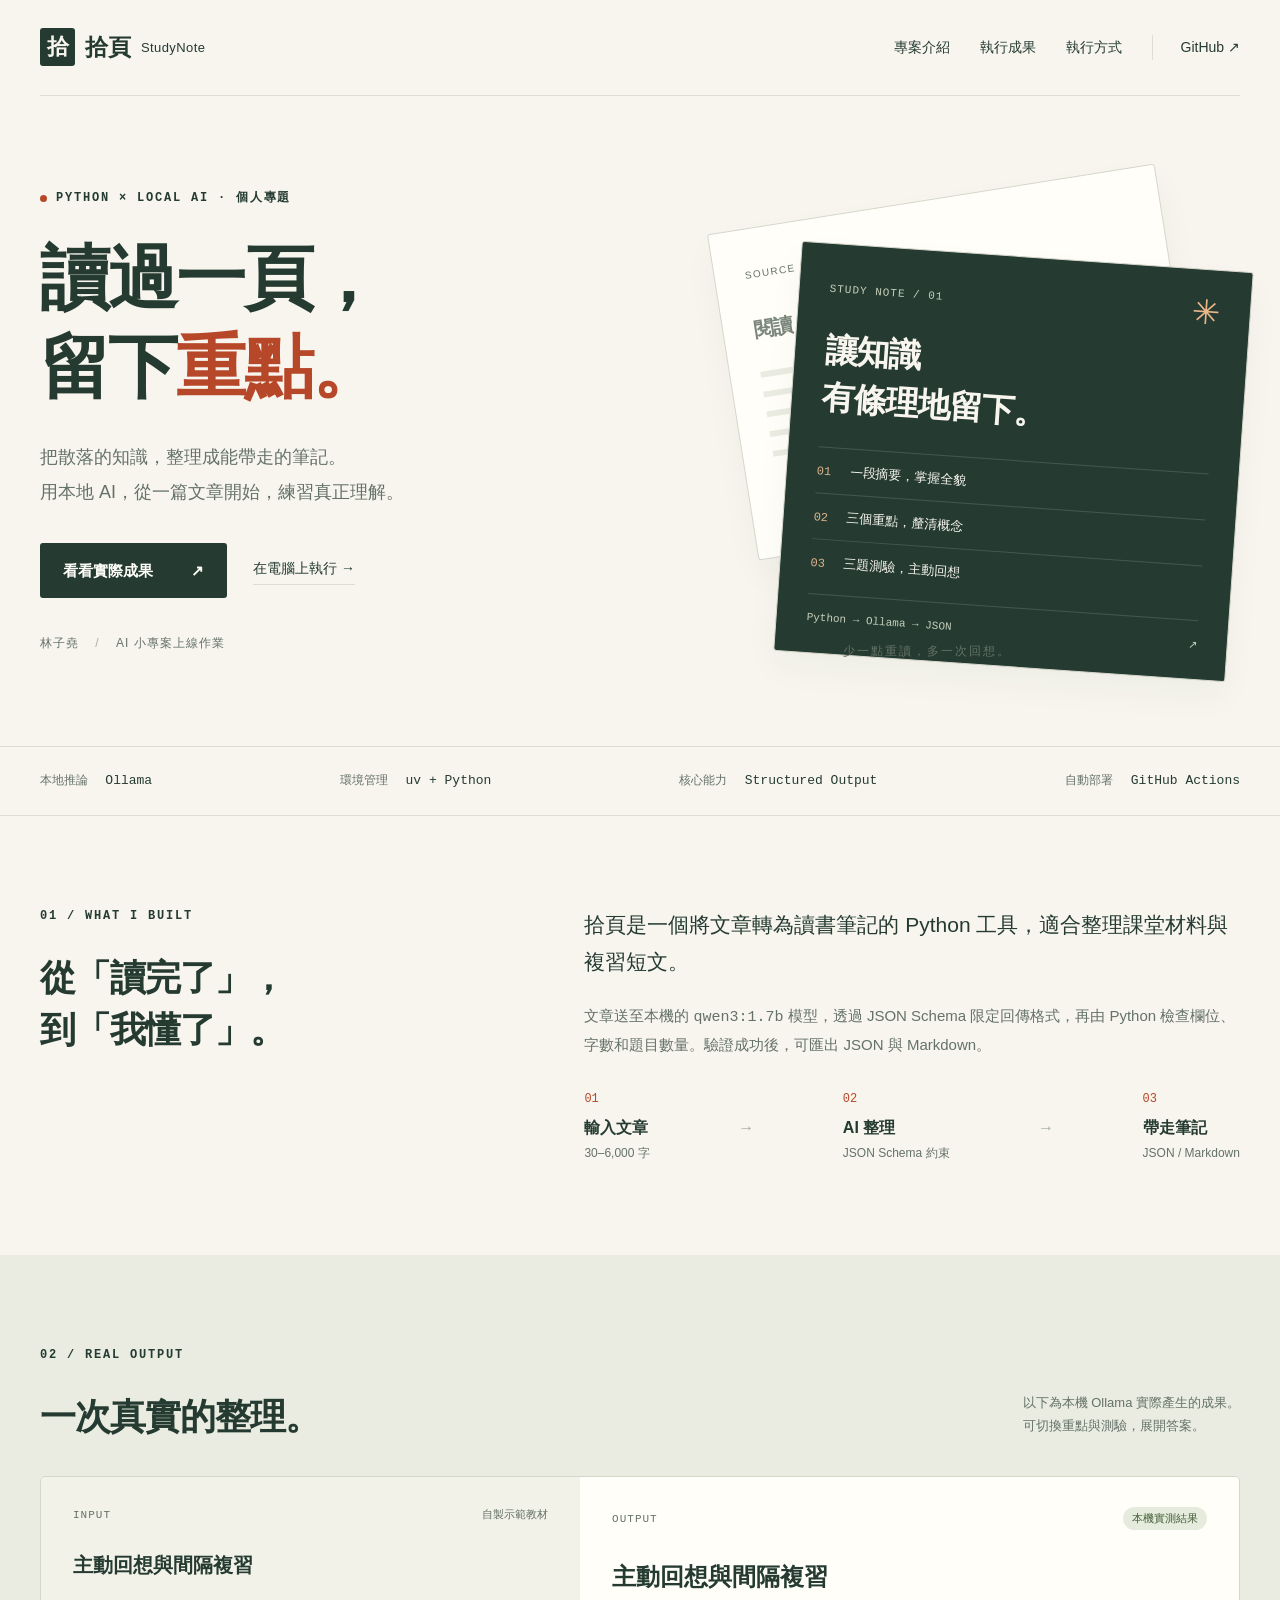
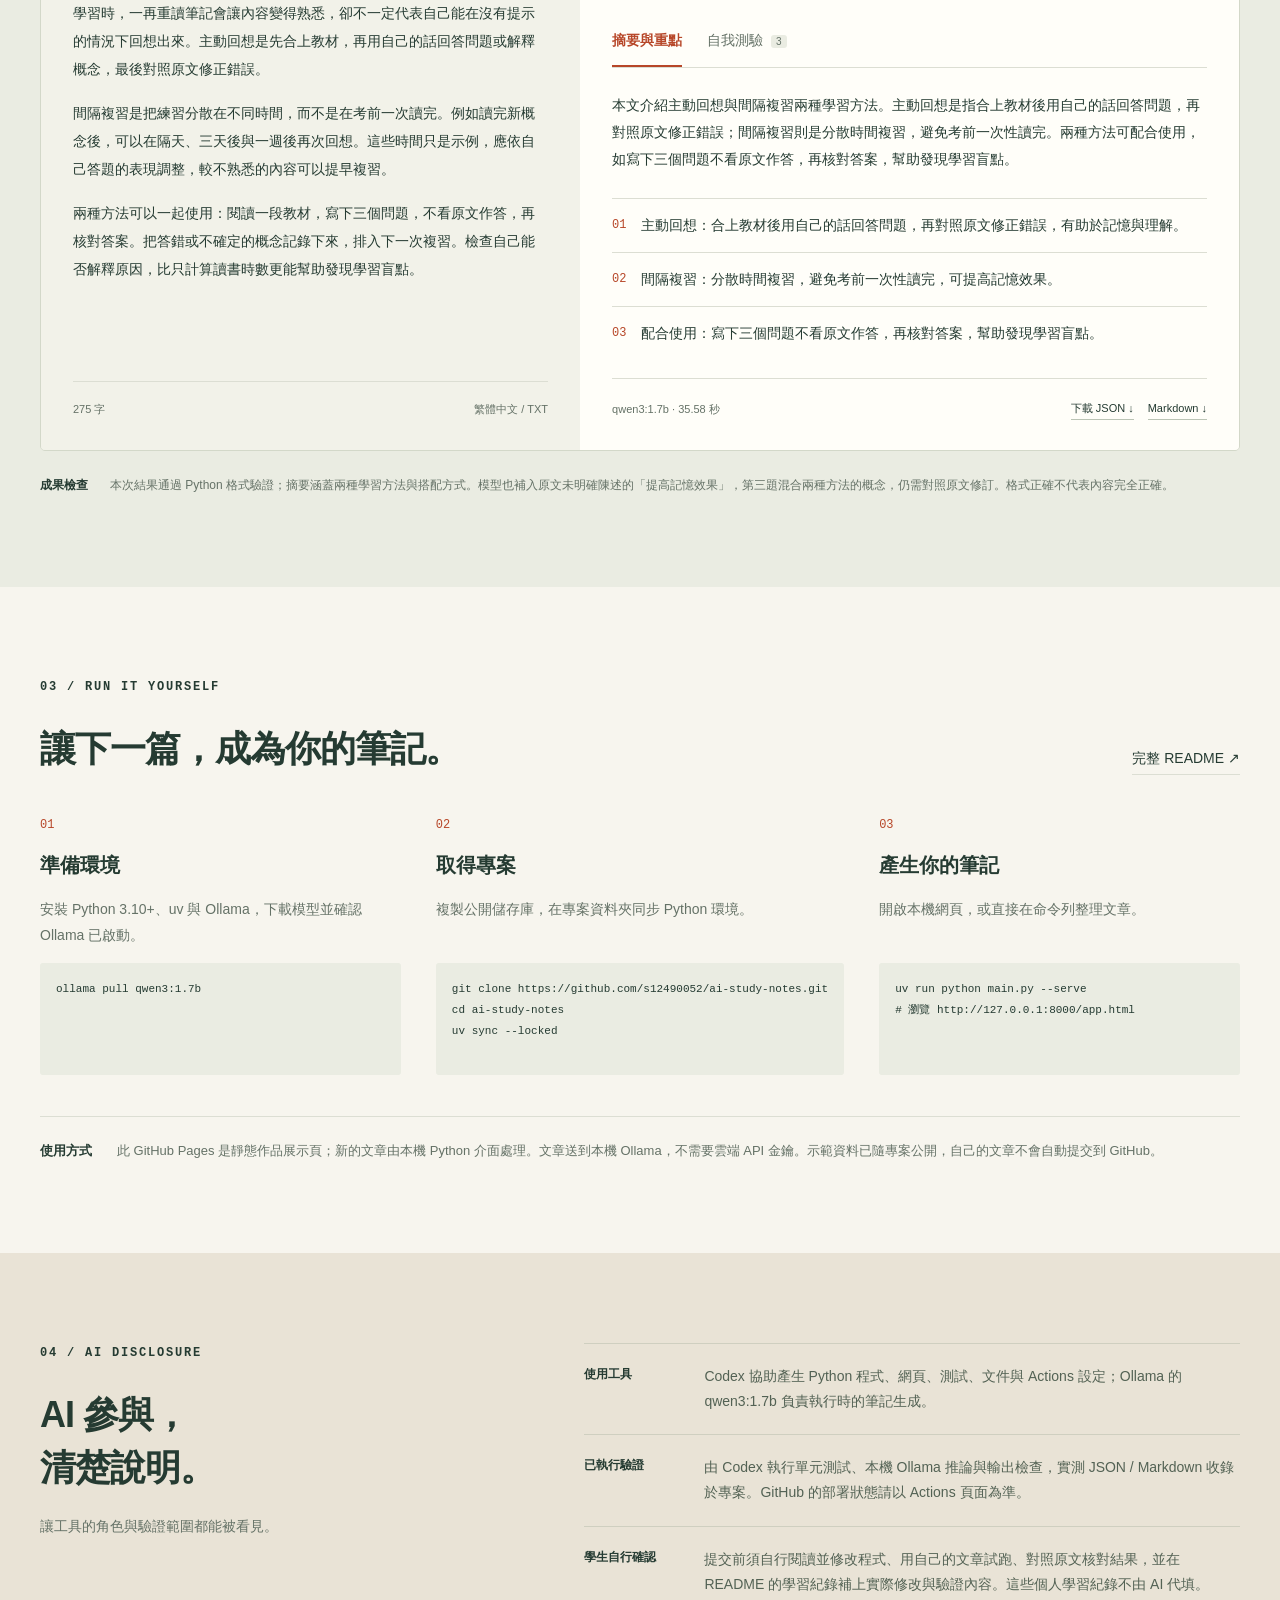
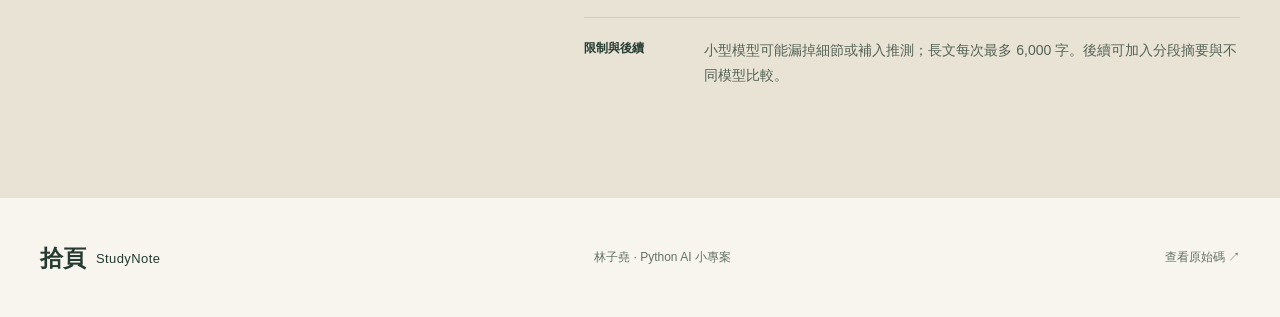
==== site/index.html @ 1e887a7f "feat: build responsive portfolio and local study workspace" ====
<!doctype html>
<html lang="zh-Hant">
<head>
  <meta charset="utf-8"><meta name="viewport" content="width=device-width,initial-scale=1">
  <meta name="description" content="林子堯的 AI 小專案：以 Python、uv 與本地 Ollama，將文章整理成結構化讀書筆記。">
  <title>拾頁 StudyNote｜林子堯的 AI 讀書筆記專案</title>
  <link rel="stylesheet" href="style.css"><script src="site.js" defer></script>
</head>
<body>
  <a class="skip" href="#main">跳到主要內容</a>
  <header class="nav wrap"><a class="brand" href="index.html"><span class="brand-icon">拾</span>拾頁 <small>StudyNote</small></a><nav aria-label="主導覽"><a href="#about">專案介紹</a><a href="#results">執行成果</a><a href="#run">執行方式</a><a class="nav-repo" href="https://github.com/s12490052/ai-study-notes">GitHub ↗</a></nav></header>
  <main id="main">
    <section class="hero wrap">
      <div class="hero-copy"><p class="eyebrow"><span class="dot"></span> PYTHON × LOCAL AI · 個人專題</p><h1>讀過一頁，<br>留下<span class="accent">重點。</span></h1><p class="intro">把散落的知識，整理成能帶走的筆記。<br>用本地 AI，從一篇文章開始，練習真正理解。</p><div class="hero-actions"><a class="button" href="#results">看看實際成果 <span>↗</span></a><a class="text-link" href="#run">在電腦上執行 →</a></div><p class="author">林子堯 <span>/</span> AI 小專案上線作業</p></div>
      <div class="hero-art" aria-label="從文章到結構化筆記的示意圖"><div class="paper paper-back"><span class="paper-label">SOURCE / 原始文章</span><h3>閱讀，然後呢？</h3><div class="lines"><i></i><i></i><i></i><i></i><i></i></div></div><div class="paper paper-front"><div class="paper-top"><span>STUDY NOTE / 01</span><span class="spark">✳</span></div><h2>讓知識<br>有條理地留下。</h2><div class="art-point"><b>01</b> 一段摘要，掌握全貌</div><div class="art-point"><b>02</b> 三個重點，釐清概念</div><div class="art-point"><b>03</b> 三題測驗，主動回想</div><div class="paper-bottom"><span>Python → Ollama → JSON</span><span>↗</span></div></div><span class="art-caption">少一點重讀，多一次回想。</span></div>
    </section>
    <div class="tech-strip"><div class="wrap tech-inner"><span>本地推論 <b>Ollama</b></span><span>環境管理 <b>uv + Python</b></span><span>核心能力 <b>Structured Output</b></span><span>自動部署 <b>GitHub Actions</b></span></div></div>
    <section class="wrap section about" id="about"><div><p class="eyebrow">01 / WHAT I BUILT</p><h2>從「讀完了」，<br>到「我懂了」。</h2></div><div class="about-content"><p class="section-lead">拾頁是一個將文章轉為讀書筆記的 Python 工具，適合整理課堂材料與複習短文。</p><p>文章送至本機的 <code>qwen3:1.7b</code> 模型，透過 JSON Schema 限定回傳格式，再由 Python 檢查欄位、字數和題目數量。驗證成功後，可匯出 JSON 與 Markdown。</p><div class="flow"><div><span>01</span><strong>輸入文章</strong><small>30–6,000 字</small></div><b aria-hidden="true">→</b><div><span>02</span><strong>AI 整理</strong><small>JSON Schema 約束</small></div><b aria-hidden="true">→</b><div><span>03</span><strong>帶走筆記</strong><small>JSON / Markdown</small></div></div></div></section>
    <section class="results-section" id="results"><div class="wrap section"><div class="section-heading"><div><p class="eyebrow">02 / REAL OUTPUT</p><h2>一次真實的整理。</h2></div><p class="section-note">以下為本機 Ollama 實際產生的成果。<br>可切換重點與測驗，展開答案。</p></div><div class="demo-grid"><article class="source-panel"><div class="panel-label">INPUT <span>自製示範教材</span></div><h3>主動回想與間隔複習</h3><div id="source-text"><p>正在載入原文…</p></div><div class="source-footer"><span id="input-count">—</span><span>繁體中文 / TXT</span></div></article><article class="output-panel"><div class="panel-label">OUTPUT <span class="live-badge">本機實測結果</span></div><h3 id="note-title">讀取筆記中…</h3><div class="tabs" role="tablist" aria-label="筆記內容"><button type="button" id="tab-notes" role="tab" aria-controls="notes-panel" aria-selected="true" tabindex="0">摘要與重點</button><button type="button" id="tab-quiz" role="tab" aria-controls="quiz-panel" aria-selected="false" tabindex="-1">自我測驗 <span>3</span></button></div><div id="notes-panel" role="tabpanel" aria-labelledby="tab-notes"><p id="note-summary"></p><ol id="key-points" class="key-points"></ol></div><div id="quiz-panel" role="tabpanel" aria-labelledby="tab-quiz" hidden></div><div class="output-footer"><span id="run-meta">讀取實測資料…</span><a href="data/example.json" download>下載 JSON ↓</a><a href="data/example.md" download>Markdown ↓</a></div><p id="demo-error" role="alert" hidden></p></article></div><div class="review-note"><strong>成果檢查</strong><p>本次結果通過 Python 格式驗證；摘要涵蓋兩種學習方法與搭配方式。模型也補入原文未明確陳述的「提高記憶效果」，第三題混合兩種方法的概念，仍需對照原文修訂。格式正確不代表內容完全正確。</p></div></div></section>
    <section class="wrap section" id="run"><div class="section-heading"><div><p class="eyebrow">03 / RUN IT YOURSELF</p><h2>讓下一篇，成為你的筆記。</h2></div><a class="text-link" href="https://github.com/s12490052/ai-study-notes#readme">完整 README ↗</a></div><div class="run-grid"><div class="run-step"><span class="step-num">01</span><h3>準備環境</h3><p>安裝 Python 3.10+、uv 與 Ollama，下載模型並確認 Ollama 已啟動。</p><pre><code>ollama pull qwen3:1.7b</code></pre></div><div class="run-step"><span class="step-num">02</span><h3>取得專案</h3><p>複製公開儲存庫，在專案資料夾同步 Python 環境。</p><pre><code>git clone https://github.com/s12490052/ai-study-notes.git
cd ai-study-notes
uv sync --locked</code></pre></div><div class="run-step"><span class="step-num">03</span><h3>產生你的筆記</h3><p>開啟本機網頁，或直接在命令列整理文章。</p><pre><code>uv run python main.py --serve
# 瀏覽 http://127.0.0.1:8000/app.html</code></pre></div></div><div class="scope-note"><span>使用方式</span><p>此 GitHub Pages 是靜態作品展示頁；新的文章由本機 Python 介面處理。文章送到本機 Ollama，不需要雲端 API 金鑰。示範資料已隨專案公開，自己的文章不會自動提交到 GitHub。</p></div></section>
    <section class="ai-section"><div class="wrap section ai-grid"><div><p class="eyebrow">04 / AI DISCLOSURE</p><h2>AI 參與，<br>清楚說明。</h2><p class="muted">讓工具的角色與驗證範圍都能被看見。</p></div><div class="disclosure"><article><span>使用工具</span><p>Codex 協助產生 Python 程式、網頁、測試、文件與 Actions 設定；Ollama 的 qwen3:1.7b 負責執行時的筆記生成。</p></article><article><span>已執行驗證</span><p>由 Codex 執行單元測試、本機 Ollama 推論與輸出檢查，實測 JSON / Markdown 收錄於專案。GitHub 的部署狀態請以 Actions 頁面為準。</p></article><article><span>學生自行確認</span><p>提交前須自行閱讀並修改程式、用自己的文章試跑、對照原文核對結果，並在 README 的學習紀錄補上實際修改與驗證內容。這些個人學習紀錄不由 AI 代填。</p></article><article><span>限制與後續</span><p>小型模型可能漏掉細節或補入推測；長文每次最多 6,000 字。後續可加入分段摘要與不同模型比較。</p></article></div></div></section>
  </main><footer class="wrap footer"><a class="brand" href="index.html">拾頁 <small>StudyNote</small></a><span>林子堯 · Python AI 小專案</span><a href="https://github.com/s12490052/ai-study-notes">查看原始碼 ↗</a></footer>
</body></html>
---- site/style.css ----
:root{--paper:#f7f5ee;--ink:#253b32;--muted:#657267;--accent:#b74729;--line:#dcded3;--soft:#eaece2;--white:#fffef9}*{box-sizing:border-box}html{scroll-behavior:smooth;scroll-padding-top:24px}body{margin:0;background:var(--paper);color:var(--ink);font-family:"Segoe UI","Microsoft JhengHei",sans-serif;line-height:1.8}a{color:inherit;text-decoration:none}button,textarea{font:inherit}button,a,summary,textarea{outline-offset:5px}button{cursor:pointer}button:disabled{cursor:wait;opacity:.6}.wrap{width:min(1200px,calc(100% - 80px));margin:auto}.nav{min-height:96px;display:flex;justify-content:space-between;align-items:center;border-bottom:1px solid var(--line);gap:24px}.brand{font-size:23px;font-weight:750;display:flex;align-items:center;gap:10px;white-space:nowrap}.brand small{font-size:13px;font-weight:500;letter-spacing:.4px}.brand-icon{background:var(--ink);color:var(--paper);width:35px;height:38px;text-align:center;line-height:38px;font-size:22px;border-radius:3px}.nav nav{display:flex;align-items:center;gap:30px;font-size:14px}.nav nav a:hover,.text-link:hover{color:var(--accent)}.nav-repo{border-left:1px solid var(--line);padding-left:28px}.hero{display:grid;grid-template-columns:1.05fr 1fr;gap:38px;align-items:center;min-height:650px;padding-top:65px;padding-bottom:65px}.eyebrow{font-family:Consolas,monospace;font-size:12px;letter-spacing:1.8px;font-weight:600;margin:0 0 25px;display:flex;align-items:center;gap:9px}.dot{width:7px;height:7px;background:var(--accent);border-radius:50%;display:inline-block}h1{font-size:clamp(46px,5.5vw,76px);line-height:1.26;letter-spacing:-2px;font-weight:750;margin:0 0 28px}h2{font-size:36px;line-height:1.45;letter-spacing:-1px;margin:0 0 20px}h3{margin:0;font-size:20px}.accent{color:var(--accent)}.intro{font-size:18px;line-height:1.95;color:var(--muted)}.hero-actions{display:flex;align-items:center;gap:26px;margin-top:33px}.button{background:var(--ink);color:var(--white);border:0;padding:14px 23px;display:inline-flex;gap:38px;align-items:center;border-radius:3px;font-size:15px;font-weight:600}.button:hover{background:#355643}.text-link{font-size:14px;border-bottom:1px solid var(--line);padding-bottom:3px}.author{font-size:12px;color:var(--muted);margin:35px 0 0;letter-spacing:1px}.author span{margin:0 12px;color:#a8b0a4}.hero-art{height:470px;position:relative;margin:10px 0 0}.paper{position:absolute;border:1px solid #d6d7cb;background:var(--white);width:80%;border-radius:3px;box-shadow:0 16px 34px #253b320a}.paper-back{top:6px;left:10%;height:330px;padding:30px;transform:rotate(-9deg)}.paper-label{font-size:10px;letter-spacing:1.4px;color:var(--muted)}.paper-back h3{margin:24px 0;color:#7b877a}.lines i{display:block;height:6px;background:var(--soft);margin:14px 0}.lines i:nth-child(even){width:85%}.paper-front{right:0;top:65px;background:var(--ink);color:var(--paper);padding:28px 30px;transform:rotate(4deg)}.paper-top{font:11px Consolas,monospace;letter-spacing:1px;display:flex;align-items:center;justify-content:space-between;color:#c6cfba}.spark{font-size:34px;line-height:1;color:#e9b788}.paper-front h2{font-size:33px;line-height:1.45;margin:20px 0 25px}.art-point{font-size:13px;border-top:1px solid #ffffff25;padding:11px 0}.art-point b{font:12px Consolas,monospace;color:#dcb48c;margin-right:15px}.paper-bottom{display:flex;justify-content:space-between;font:11px Consolas,monospace;color:#c6cfba;border-top:1px solid #ffffff25;padding-top:17px;margin-top:8px}.art-caption{position:absolute;bottom:-2px;left:30%;font-size:12px;letter-spacing:2px;color:var(--muted)}.tech-strip{border-top:1px solid var(--line);border-bottom:1px solid var(--line)}.tech-inner{display:flex;justify-content:space-between;gap:22px;padding-top:23px;padding-bottom:23px}.tech-inner span{font-size:12px;color:var(--muted)}.tech-inner b{font:13px Consolas,monospace;color:var(--ink);margin-left:14px}.section{padding-top:90px;padding-bottom:90px}.about{display:grid;grid-template-columns:.85fr 1.2fr;gap:80px}.section-lead{font-size:21px;margin-top:0}.about-content>p:not(.section-lead){font-size:15px;color:var(--muted)}code{font-family:Consolas,monospace}.flow{display:flex;justify-content:space-between;align-items:center;gap:14px;margin-top:34px}.flow div{display:flex;flex-direction:column}.flow div span{font:12px Consolas,monospace;color:var(--accent);margin-bottom:8px}.flow strong{font-size:16px}.flow small{font-size:12px;color:var(--muted)}.flow>b{font-weight:400;color:#a3ad9a}.results-section{background:var(--soft)}.section-heading{display:flex;justify-content:space-between;align-items:flex-end;gap:35px;margin-bottom:33px}.section-heading h2{margin-bottom:0}.section-note{font-size:13px;color:var(--muted);margin-bottom:6px}.demo-grid{display:grid;grid-template-columns:.9fr 1.1fr;border:1px solid #d3d8c9;border-radius:5px;overflow:hidden;align-items:stretch}.source-panel{padding:30px 32px;background:#f2f2e9;display:flex;flex-direction:column}.panel-label{font:11px Consolas,monospace;letter-spacing:1px;display:flex;justify-content:space-between;align-items:center;color:var(--muted);margin-bottom:25px}.panel-label>span{font:11px "Microsoft JhengHei",sans-serif;letter-spacing:0}.source-panel h3{font-size:20px;margin-bottom:16px}#source-text p{font-size:14px;line-height:2;margin:0 0 16px}.source-footer{font-size:11px;color:var(--muted);display:flex;justify-content:space-between;gap:10px;border-top:1px solid var(--line);padding-top:18px;margin-top:auto}.output-panel{padding:30px 32px;background:var(--white);display:flex;flex-direction:column}.live-badge{background:#e6ecdd;color:#45603a;padding:4px 9px;border-radius:20px}.output-panel h3{font-size:24px;margin-bottom:20px}.tabs{display:flex;border-bottom:1px solid var(--line);gap:25px;margin-bottom:24px}.tabs button{padding:9px 0 12px;background:transparent;border:0;color:var(--muted);font-size:14px;border-bottom:2px solid transparent}.tabs button[aria-selected=true]{border-color:var(--accent);color:var(--accent);font-weight:650}.tabs button span{font-size:10px;background:var(--soft);border-radius:3px;padding:1px 5px;margin-left:4px}#note-summary,.summary-text{font-size:14px;line-height:1.95;margin:0 0 24px}.key-points{padding:0;list-style:none;counter-reset:points;margin:0 0 18px}.key-points li{counter-increment:points;display:flex;gap:14px;font-size:14px;padding:14px 0;border-top:1px solid var(--line)}.key-points li:before{content:"0" counter(points);font:12px Consolas,monospace;color:var(--accent);padding-top:5px}.output-footer{margin-top:auto;padding-top:20px;border-top:1px solid var(--line);display:flex;gap:14px;align-items:center;flex-wrap:wrap;font-size:11px}.output-footer>span{flex:1;color:var(--muted);min-width:150px}.output-footer a{border-bottom:1px solid #bbc4b5}.review-note{display:flex;gap:22px;font-size:12px;color:var(--muted);padding-top:24px}.review-note strong{white-space:nowrap;color:var(--ink)}.review-note p{margin:0}details{border-bottom:1px solid var(--line);padding:17px 0;font-size:14px}summary{cursor:pointer;font-weight:600}details p{color:var(--muted);font-size:14px;padding:8px 0 0;margin-bottom:0}.run-grid{display:grid;grid-template-columns:repeat(3,1fr);gap:35px}.step-num{display:block;font:12px Consolas,monospace;color:var(--accent);margin:10px 0 15px}.run-step p{color:var(--muted);font-size:14px;min-height:52px}.run-step pre{background:var(--soft);padding:16px;font-size:11px;overflow:auto;min-height:112px;line-height:1.9;border-radius:3px}.scope-note{border-top:1px solid var(--line);display:flex;gap:25px;padding-top:22px;margin-top:30px;font-size:13px;color:var(--muted)}.scope-note span{white-space:nowrap;color:var(--ink);font-weight:600}.scope-note p{margin:0}.ai-section{background:#e9e3d6}.ai-grid{display:grid;grid-template-columns:.85fr 1.2fr;gap:80px}.muted{color:var(--muted);font-size:14px}.disclosure article{display:grid;grid-template-columns:100px 1fr;gap:20px;border-top:1px solid #cfcfc0;padding:20px 0}.disclosure article>span{font-size:12px;font-weight:650}.disclosure p{font-size:14px;margin:0;color:#536254}.footer{display:flex;justify-content:space-between;align-items:center;min-height:120px;gap:20px}.footer>span,.footer>a:last-child{font-size:12px;color:var(--muted)}.skip{position:absolute;top:-100px;left:10px;background:var(--ink);color:white;padding:10px 20px;z-index:10}.skip:focus{top:5px}[hidden]{display:none!important}.app-main{padding-top:55px;padding-bottom:70px}.app-title{max-width:700px;margin-bottom:35px}.app-title h1{font-size:46px}.app-grid{display:grid;grid-template-columns:1fr 1fr;gap:25px}.app-card{padding:30px;background:var(--white);border:1px solid var(--line);border-radius:5px}.app-card label{font-weight:600;font-size:17px}.app-card textarea{display:block;resize:vertical;width:100%;min-height:330px;background:var(--paper);color:var(--ink);border:1px solid var(--line);border-radius:3px;padding:18px;line-height:1.9;font-size:14px;margin-top:16px}.app-actions{display:flex;justify-content:space-between;align-items:center;gap:15px;margin-top:15px}.secondary{font-size:13px;background:transparent;border:0;color:var(--accent);text-decoration:underline}.counter{font-size:12px;color:var(--muted)}#status{font-size:14px;min-height:28px;color:var(--muted)}.empty-state{padding:90px 10px;text-align:center;color:var(--muted)}.empty-state strong{display:block;font-size:22px;color:var(--ink);margin-bottom:12px}.download-actions{display:flex;gap:16px;margin-top:25px}.download-actions button{font-size:12px;border:1px solid var(--line);background:var(--paper);padding:8px 14px;border-radius:3px}#status.error{color:var(--accent)}
@media(max-width:1000px){.wrap{width:calc(100% - 48px)}.hero{gap:25px;min-height:600px}.hero-art{height:430px}.paper-front{padding:25px}.paper-front h2{font-size:28px}.art-point{font-size:12px}.tech-inner{flex-wrap:wrap}.tech-inner span{width:45%}.about,.ai-grid{gap:40px;grid-template-columns:.8fr 1.2fr}.run-grid{gap:20px}.source-panel,.output-panel{padding:25px}.hero-actions{gap:18px}.button{gap:20px}}
@media(max-width:700px){.wrap{width:calc(100% - 36px)}.nav{min-height:80px;flex-wrap:wrap;padding-top:18px;padding-bottom:18px;gap:15px}.brand{font-size:21px}.nav nav{gap:18px;font-size:12px;width:100%;justify-content:space-between}.nav-repo{padding-left:15px}.hero{grid-template-columns:1fr;gap:10px;padding-top:42px;padding-bottom:35px}.hero-copy h1{font-size:53px}.intro{font-size:16px}.hero-art{height:440px;max-width:440px;width:100%;margin:auto}.paper-front{top:65px;right:4%;width:78%}.paper-back{left:8%;width:78%}.paper-front h2{font-size:30px}.art-caption{bottom:0;left:22%}.tech-inner{gap:16px;padding-top:20px;padding-bottom:20px}.tech-inner span{font-size:10px;width:46%}.tech-inner b{display:block;font-size:11px;margin-left:0}.section{padding-top:58px;padding-bottom:58px}.about,.ai-grid,.demo-grid,.run-grid,.app-grid{grid-template-columns:1fr;gap:28px}.about h2,.ai-grid h2{font-size:31px}.eyebrow{font-size:10px;margin-bottom:18px}.section-heading{display:block}.section-heading h2{font-size:30px}.section-note{margin-top:20px}.demo-grid{gap:0}.output-panel{border-top:1px solid var(--line)}.review-note{display:block}.review-note p{margin-top:8px}.run-grid{gap:12px}.run-step p{min-height:0}.run-step pre{min-height:0}.scope-note{display:block}.scope-note p{margin-top:8px}.disclosure article{grid-template-columns:1fr;gap:6px}.footer{flex-wrap:wrap;padding-top:25px;padding-bottom:25px;gap:12px}.footer .brand{width:100%}.app-title h1{font-size:35px}.app-card{padding:23px}.app-actions{flex-wrap:wrap}.hero-actions{gap:20px}.text-link{font-size:13px}.flow{gap:8px}.flow strong{font-size:14px}.flow small{font-size:10px}.output-footer{gap:12px}}
@media(prefers-reduced-motion:reduce){html{scroll-behavior:auto}}
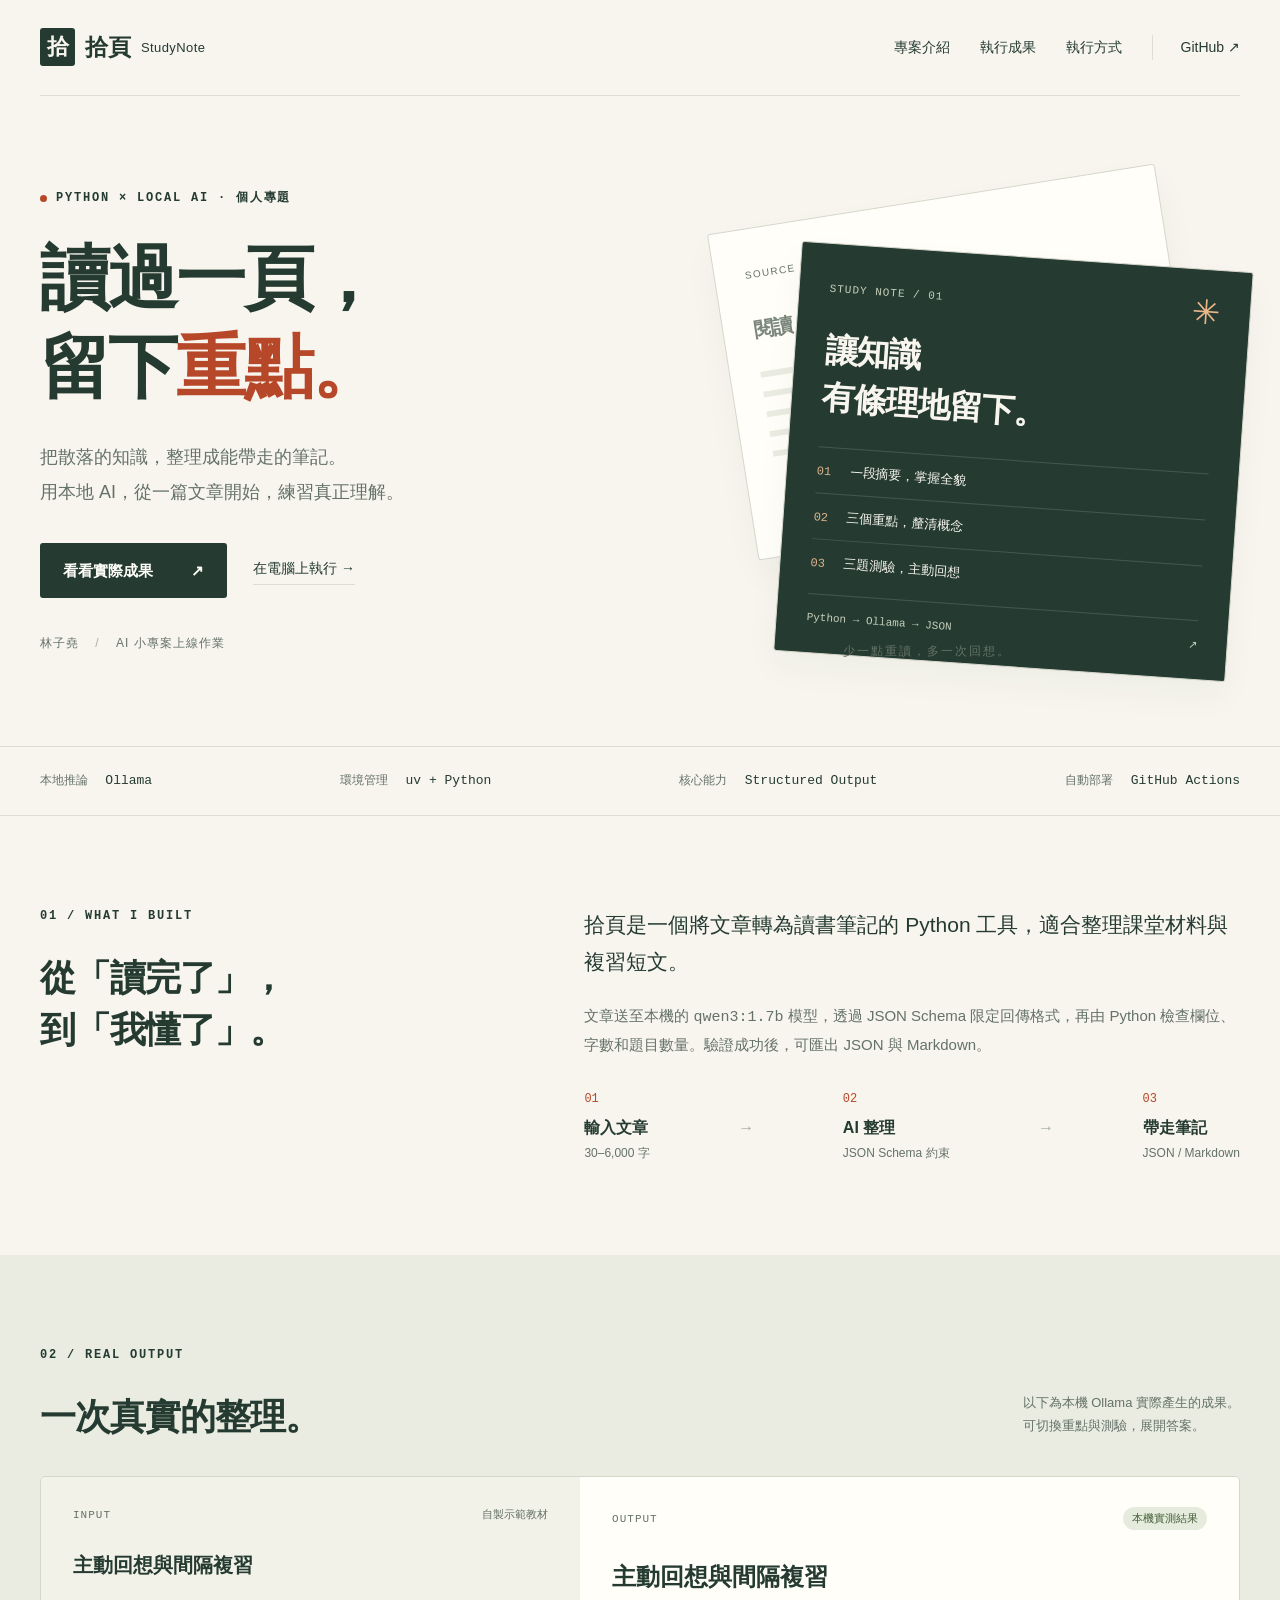
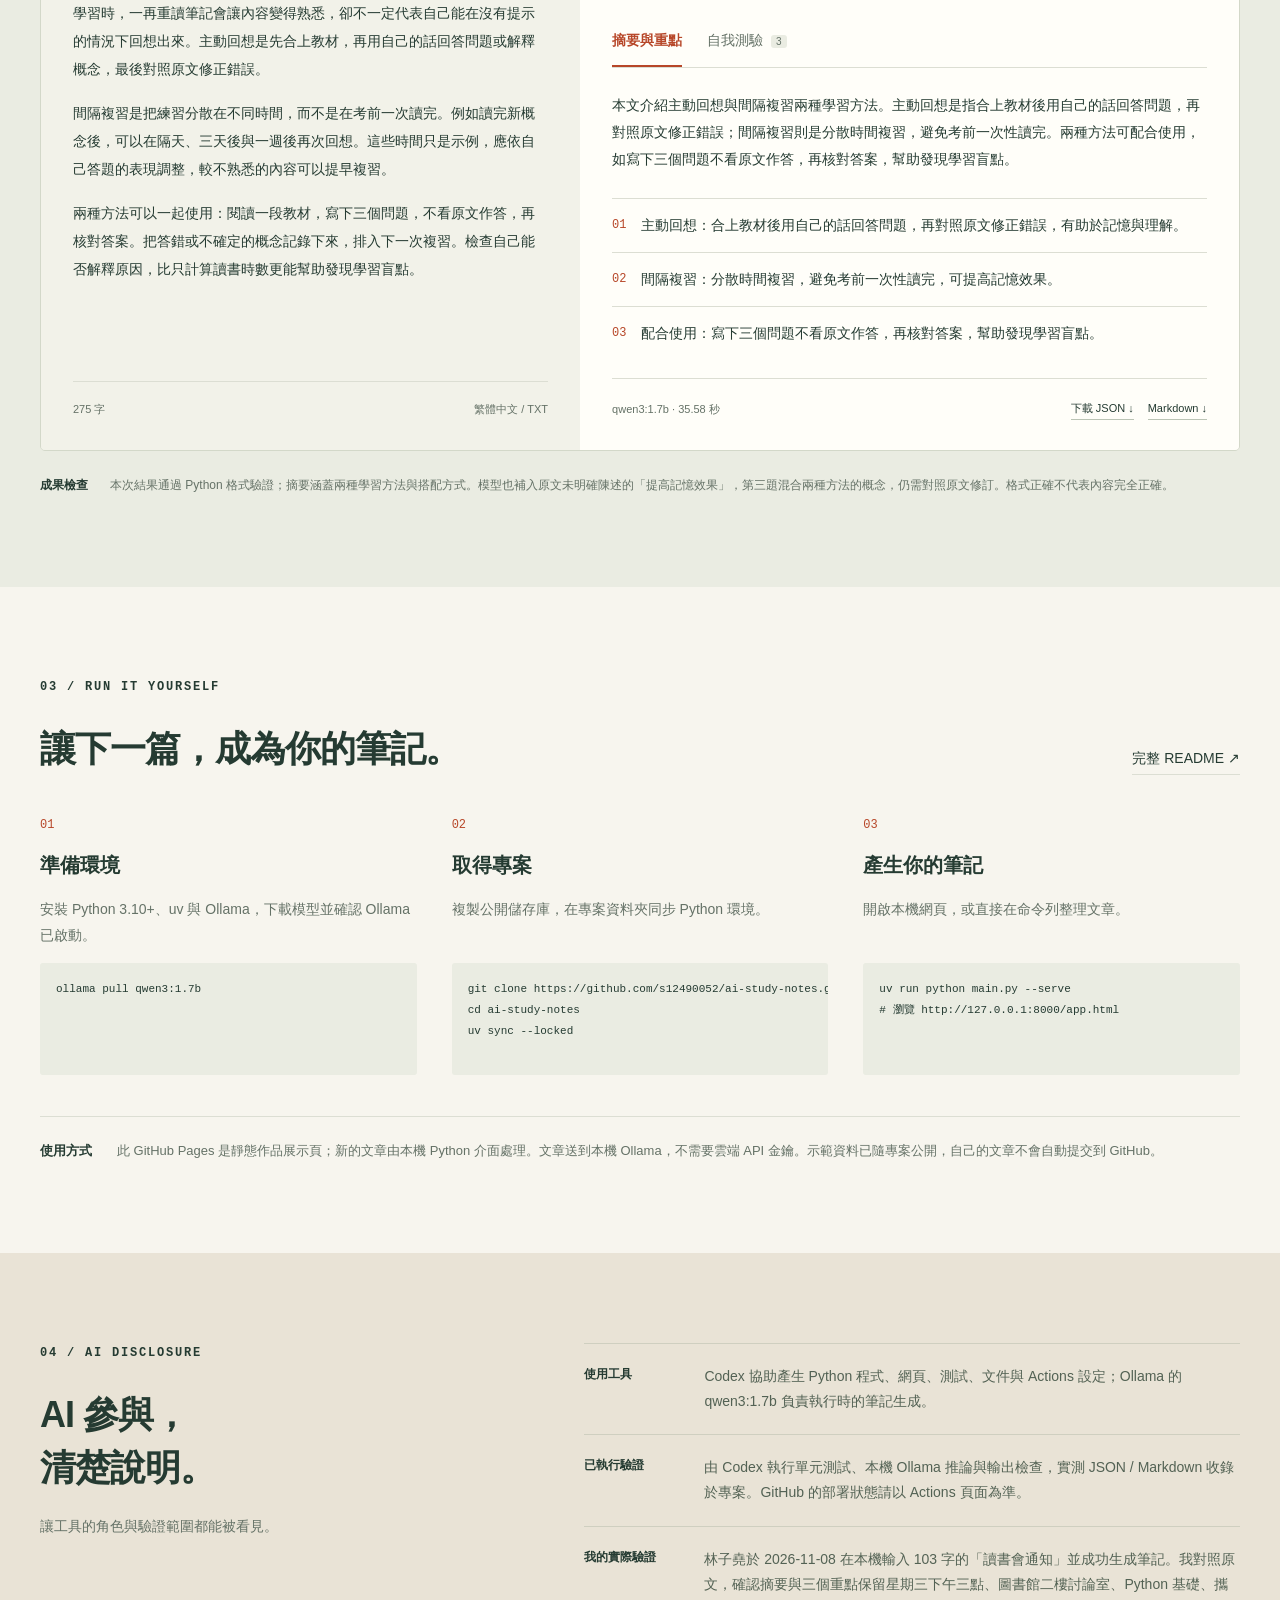
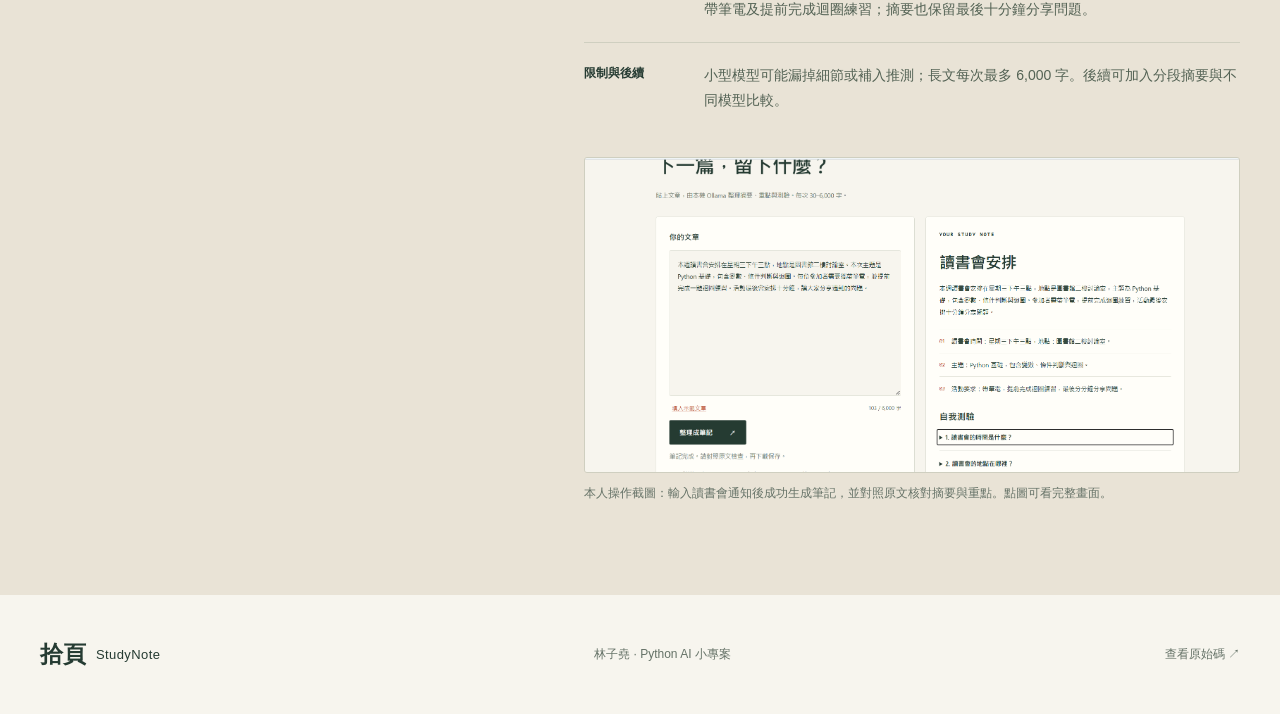
==== commit ed85211b: "docs: add student verification record and actual execution screenshot" ====
--- a/site/index.html
+++ b/site/index.html
@@ -21,6 +21,6 @@
 cd ai-study-notes
 uv sync --locked</code></pre></div><div class="run-step"><span class="step-num">03</span><h3>產生你的筆記</h3><p>開啟本機網頁，或直接在命令列整理文章。</p><pre><code>uv run python main.py --serve
 # 瀏覽 http://127.0.0.1:8000/app.html</code></pre></div></div><div class="scope-note"><span>使用方式</span><p>此 GitHub Pages 是靜態作品展示頁；新的文章由本機 Python 介面處理。文章送到本機 Ollama，不需要雲端 API 金鑰。示範資料已隨專案公開，自己的文章不會自動提交到 GitHub。</p></div></section>
-    <section class="ai-section"><div class="wrap section ai-grid"><div><p class="eyebrow">04 / AI DISCLOSURE</p><h2>AI 參與，<br>清楚說明。</h2><p class="muted">讓工具的角色與驗證範圍都能被看見。</p></div><div class="disclosure"><article><span>使用工具</span><p>Codex 協助產生 Python 程式、網頁、測試、文件與 Actions 設定；Ollama 的 qwen3:1.7b 負責執行時的筆記生成。</p></article><article><span>已執行驗證</span><p>由 Codex 執行單元測試、本機 Ollama 推論與輸出檢查，實測 JSON / Markdown 收錄於專案。GitHub 的部署狀態請以 Actions 頁面為準。</p></article><article><span>學生自行確認</span><p>提交前須自行閱讀並修改程式、用自己的文章試跑、對照原文核對結果，並在 README 的學習紀錄補上實際修改與驗證內容。這些個人學習紀錄不由 AI 代填。</p></article><article><span>限制與後續</span><p>小型模型可能漏掉細節或補入推測；長文每次最多 6,000 字。後續可加入分段摘要與不同模型比較。</p></article></div></div></section>
+    <section class="ai-section"><div class="wrap section ai-grid"><div><p class="eyebrow">04 / AI DISCLOSURE</p><h2>AI 參與，<br>清楚說明。</h2><p class="muted">讓工具的角色與驗證範圍都能被看見。</p></div><div class="disclosure"><article><span>使用工具</span><p>Codex 協助產生 Python 程式、網頁、測試、文件與 Actions 設定；Ollama 的 qwen3:1.7b 負責執行時的筆記生成。</p></article><article><span>已執行驗證</span><p>由 Codex 執行單元測試、本機 Ollama 推論與輸出檢查，實測 JSON / Markdown 收錄於專案。GitHub 的部署狀態請以 Actions 頁面為準。</p></article><article><span>我的實際驗證</span><p>林子堯於 2026-11-08 在本機輸入 103 字的「讀書會通知」並成功生成筆記。我對照原文，確認摘要與三個重點保留星期三下午三點、圖書館二樓討論室、Python 基礎、攜帶筆電及提前完成迴圈練習；摘要也保留最後十分鐘分享問題。</p></article><article><span>限制與後續</span><p>小型模型可能漏掉細節或補入推測；長文每次最多 6,000 字。後續可加入分段摘要與不同模型比較。</p></article><figure class="verification-evidence"><a href="data/personal-verification.png" target="_blank" rel="noopener"><img src="data/personal-verification.png" alt="林子堯本機驗證截圖：左側讀書會通知，右側成功生成的摘要與三個重點" loading="lazy" width="1855" height="861"></a><figcaption>本人操作截圖：輸入讀書會通知後成功生成筆記，並對照原文核對摘要與重點。點圖可看完整畫面。</figcaption></figure></div></div></section>
   </main><footer class="wrap footer"><a class="brand" href="index.html">拾頁 <small>StudyNote</small></a><span>林子堯 · Python AI 小專案</span><a href="https://github.com/s12490052/ai-study-notes">查看原始碼 ↗</a></footer>
 </body></html>
--- a/site/style.css
+++ b/site/style.css
@@ -1,4 +1,7 @@
-:root{--paper:#f7f5ee;--ink:#253b32;--muted:#657267;--accent:#b74729;--line:#dcded3;--soft:#eaece2;--white:#fffef9}*{box-sizing:border-box}html{scroll-behavior:smooth;scroll-padding-top:24px}body{margin:0;background:var(--paper);color:var(--ink);font-family:"Segoe UI","Microsoft JhengHei",sans-serif;line-height:1.8}a{color:inherit;text-decoration:none}button,textarea{font:inherit}button,a,summary,textarea{outline-offset:5px}button{cursor:pointer}button:disabled{cursor:wait;opacity:.6}.wrap{width:min(1200px,calc(100% - 80px));margin:auto}.nav{min-height:96px;display:flex;justify-content:space-between;align-items:center;border-bottom:1px solid var(--line);gap:24px}.brand{font-size:23px;font-weight:750;display:flex;align-items:center;gap:10px;white-space:nowrap}.brand small{font-size:13px;font-weight:500;letter-spacing:.4px}.brand-icon{background:var(--ink);color:var(--paper);width:35px;height:38px;text-align:center;line-height:38px;font-size:22px;border-radius:3px}.nav nav{display:flex;align-items:center;gap:30px;font-size:14px}.nav nav a:hover,.text-link:hover{color:var(--accent)}.nav-repo{border-left:1px solid var(--line);padding-left:28px}.hero{display:grid;grid-template-columns:1.05fr 1fr;gap:38px;align-items:center;min-height:650px;padding-top:65px;padding-bottom:65px}.eyebrow{font-family:Consolas,monospace;font-size:12px;letter-spacing:1.8px;font-weight:600;margin:0 0 25px;display:flex;align-items:center;gap:9px}.dot{width:7px;height:7px;background:var(--accent);border-radius:50%;display:inline-block}h1{font-size:clamp(46px,5.5vw,76px);line-height:1.26;letter-spacing:-2px;font-weight:750;margin:0 0 28px}h2{font-size:36px;line-height:1.45;letter-spacing:-1px;margin:0 0 20px}h3{margin:0;font-size:20px}.accent{color:var(--accent)}.intro{font-size:18px;line-height:1.95;color:var(--muted)}.hero-actions{display:flex;align-items:center;gap:26px;margin-top:33px}.button{background:var(--ink);color:var(--white);border:0;padding:14px 23px;display:inline-flex;gap:38px;align-items:center;border-radius:3px;font-size:15px;font-weight:600}.button:hover{background:#355643}.text-link{font-size:14px;border-bottom:1px solid var(--line);padding-bottom:3px}.author{font-size:12px;color:var(--muted);margin:35px 0 0;letter-spacing:1px}.author span{margin:0 12px;color:#a8b0a4}.hero-art{height:470px;position:relative;margin:10px 0 0}.paper{position:absolute;border:1px solid #d6d7cb;background:var(--white);width:80%;border-radius:3px;box-shadow:0 16px 34px #253b320a}.paper-back{top:6px;left:10%;height:330px;padding:30px;transform:rotate(-9deg)}.paper-label{font-size:10px;letter-spacing:1.4px;color:var(--muted)}.paper-back h3{margin:24px 0;color:#7b877a}.lines i{display:block;height:6px;background:var(--soft);margin:14px 0}.lines i:nth-child(even){width:85%}.paper-front{right:0;top:65px;background:var(--ink);color:var(--paper);padding:28px 30px;transform:rotate(4deg)}.paper-top{font:11px Consolas,monospace;letter-spacing:1px;display:flex;align-items:center;justify-content:space-between;color:#c6cfba}.spark{font-size:34px;line-height:1;color:#e9b788}.paper-front h2{font-size:33px;line-height:1.45;margin:20px 0 25px}.art-point{font-size:13px;border-top:1px solid #ffffff25;padding:11px 0}.art-point b{font:12px Consolas,monospace;color:#dcb48c;margin-right:15px}.paper-bottom{display:flex;justify-content:space-between;font:11px Consolas,monospace;color:#c6cfba;border-top:1px solid #ffffff25;padding-top:17px;margin-top:8px}.art-caption{position:absolute;bottom:-2px;left:30%;font-size:12px;letter-spacing:2px;color:var(--muted)}.tech-strip{border-top:1px solid var(--line);border-bottom:1px solid var(--line)}.tech-inner{display:flex;justify-content:space-between;gap:22px;padding-top:23px;padding-bottom:23px}.tech-inner span{font-size:12px;color:var(--muted)}.tech-inner b{font:13px Consolas,monospace;color:var(--ink);margin-left:14px}.section{padding-top:90px;padding-bottom:90px}.about{display:grid;grid-template-columns:.85fr 1.2fr;gap:80px}.section-lead{font-size:21px;margin-top:0}.about-content>p:not(.section-lead){font-size:15px;color:var(--muted)}code{font-family:Consolas,monospace}.flow{display:flex;justify-content:space-between;align-items:center;gap:14px;margin-top:34px}.flow div{display:flex;flex-direction:column}.flow div span{font:12px Consolas,monospace;color:var(--accent);margin-bottom:8px}.flow strong{font-size:16px}.flow small{font-size:12px;color:var(--muted)}.flow>b{font-weight:400;color:#a3ad9a}.results-section{background:var(--soft)}.section-heading{display:flex;justify-content:space-between;align-items:flex-end;gap:35px;margin-bottom:33px}.section-heading h2{margin-bottom:0}.section-note{font-size:13px;color:var(--muted);margin-bottom:6px}.demo-grid{display:grid;grid-template-columns:.9fr 1.1fr;border:1px solid #d3d8c9;border-radius:5px;overflow:hidden;align-items:stretch}.source-panel{padding:30px 32px;background:#f2f2e9;display:flex;flex-direction:column}.panel-label{font:11px Consolas,monospace;letter-spacing:1px;display:flex;justify-content:space-between;align-items:center;color:var(--muted);margin-bottom:25px}.panel-label>span{font:11px "Microsoft JhengHei",sans-serif;letter-spacing:0}.source-panel h3{font-size:20px;margin-bottom:16px}#source-text p{font-size:14px;line-height:2;margin:0 0 16px}.source-footer{font-size:11px;color:var(--muted);display:flex;justify-content:space-between;gap:10px;border-top:1px solid var(--line);padding-top:18px;margin-top:auto}.output-panel{padding:30px 32px;background:var(--white);display:flex;flex-direction:column}.live-badge{background:#e6ecdd;color:#45603a;padding:4px 9px;border-radius:20px}.output-panel h3{font-size:24px;margin-bottom:20px}.tabs{display:flex;border-bottom:1px solid var(--line);gap:25px;margin-bottom:24px}.tabs button{padding:9px 0 12px;background:transparent;border:0;color:var(--muted);font-size:14px;border-bottom:2px solid transparent}.tabs button[aria-selected=true]{border-color:var(--accent);color:var(--accent);font-weight:650}.tabs button span{font-size:10px;background:var(--soft);border-radius:3px;padding:1px 5px;margin-left:4px}#note-summary,.summary-text{font-size:14px;line-height:1.95;margin:0 0 24px}.key-points{padding:0;list-style:none;counter-reset:points;margin:0 0 18px}.key-points li{counter-increment:points;display:flex;gap:14px;font-size:14px;padding:14px 0;border-top:1px solid var(--line)}.key-points li:before{content:"0" counter(points);font:12px Consolas,monospace;color:var(--accent);padding-top:5px}.output-footer{margin-top:auto;padding-top:20px;border-top:1px solid var(--line);display:flex;gap:14px;align-items:center;flex-wrap:wrap;font-size:11px}.output-footer>span{flex:1;color:var(--muted);min-width:150px}.output-footer a{border-bottom:1px solid #bbc4b5}.review-note{display:flex;gap:22px;font-size:12px;color:var(--muted);padding-top:24px}.review-note strong{white-space:nowrap;color:var(--ink)}.review-note p{margin:0}details{border-bottom:1px solid var(--line);padding:17px 0;font-size:14px}summary{cursor:pointer;font-weight:600}details p{color:var(--muted);font-size:14px;padding:8px 0 0;margin-bottom:0}.run-grid{display:grid;grid-template-columns:repeat(3,1fr);gap:35px}.step-num{display:block;font:12px Consolas,monospace;color:var(--accent);margin:10px 0 15px}.run-step p{color:var(--muted);font-size:14px;min-height:52px}.run-step pre{background:var(--soft);padding:16px;font-size:11px;overflow:auto;min-height:112px;line-height:1.9;border-radius:3px}.scope-note{border-top:1px solid var(--line);display:flex;gap:25px;padding-top:22px;margin-top:30px;font-size:13px;color:var(--muted)}.scope-note span{white-space:nowrap;color:var(--ink);font-weight:600}.scope-note p{margin:0}.ai-section{background:#e9e3d6}.ai-grid{display:grid;grid-template-columns:.85fr 1.2fr;gap:80px}.muted{color:var(--muted);font-size:14px}.disclosure article{display:grid;grid-template-columns:100px 1fr;gap:20px;border-top:1px solid #cfcfc0;padding:20px 0}.disclosure article>span{font-size:12px;font-weight:650}.disclosure p{font-size:14px;margin:0;color:#536254}.footer{display:flex;justify-content:space-between;align-items:center;min-height:120px;gap:20px}.footer>span,.footer>a:last-child{font-size:12px;color:var(--muted)}.skip{position:absolute;top:-100px;left:10px;background:var(--ink);color:white;padding:10px 20px;z-index:10}.skip:focus{top:5px}[hidden]{display:none!important}.app-main{padding-top:55px;padding-bottom:70px}.app-title{max-width:700px;margin-bottom:35px}.app-title h1{font-size:46px}.app-grid{display:grid;grid-template-columns:1fr 1fr;gap:25px}.app-card{padding:30px;background:var(--white);border:1px solid var(--line);border-radius:5px}.app-card label{font-weight:600;font-size:17px}.app-card textarea{display:block;resize:vertical;width:100%;min-height:330px;background:var(--paper);color:var(--ink);border:1px solid var(--line);border-radius:3px;padding:18px;line-height:1.9;font-size:14px;margin-top:16px}.app-actions{display:flex;justify-content:space-between;align-items:center;gap:15px;margin-top:15px}.secondary{font-size:13px;background:transparent;border:0;color:var(--accent);text-decoration:underline}.counter{font-size:12px;color:var(--muted)}#status{font-size:14px;min-height:28px;color:var(--muted)}.empty-state{padding:90px 10px;text-align:center;color:var(--muted)}.empty-state strong{display:block;font-size:22px;color:var(--ink);margin-bottom:12px}.download-actions{display:flex;gap:16px;margin-top:25px}.download-actions button{font-size:12px;border:1px solid var(--line);background:var(--paper);padding:8px 14px;border-radius:3px}#status.error{color:var(--accent)}
+:root{--paper:#f7f5ee;--ink:#253b32;--muted:#657267;--accent:#b74729;--line:#dcded3;--soft:#eaece2;--white:#fffef9}*{box-sizing:border-box}html{scroll-behavior:smooth;scroll-padding-top:24px}body{margin:0;background:var(--paper);color:var(--ink);font-family:"Segoe UI","Microsoft JhengHei",sans-serif;line-height:1.8}a{color:inherit;text-decoration:none}button,textarea{font:inherit}button,a,summary,textarea{outline-offset:5px}button{cursor:pointer}button:disabled{cursor:wait;opacity:.6}.wrap{width:min(1200px,calc(100% - 80px));margin:auto}.nav{min-height:96px;display:flex;justify-content:space-between;align-items:center;border-bottom:1px solid var(--line);gap:24px}.brand{font-size:23px;font-weight:750;display:flex;align-items:center;gap:10px;white-space:nowrap}.brand small{font-size:13px;font-weight:500;letter-spacing:.4px}.brand-icon{background:var(--ink);color:var(--paper);width:35px;height:38px;text-align:center;line-height:38px;font-size:22px;border-radius:3px}.nav nav{display:flex;align-items:center;gap:30px;font-size:14px}.nav nav a:hover,.text-link:hover{color:var(--accent)}.nav-repo{border-left:1px solid var(--line);padding-left:28px}.hero{display:grid;grid-template-columns:1.05fr 1fr;gap:38px;align-items:center;min-height:650px;padding-top:65px;padding-bottom:65px}.eyebrow{font-family:Consolas,monospace;font-size:12px;letter-spacing:1.8px;font-weight:600;margin:0 0 25px;display:flex;align-items:center;gap:9px}.dot{width:7px;height:7px;background:var(--accent);border-radius:50%;display:inline-block}h1{font-size:clamp(46px,5.5vw,76px);line-height:1.26;letter-spacing:-2px;font-weight:750;margin:0 0 28px}h2{font-size:36px;line-height:1.45;letter-spacing:-1px;margin:0 0 20px}h3{margin:0;font-size:20px}.accent{color:var(--accent)}.intro{font-size:18px;line-height:1.95;color:var(--muted)}.hero-actions{display:flex;align-items:center;gap:26px;margin-top:33px}.button{background:var(--ink);color:var(--white);border:0;padding:14px 23px;display:inline-flex;gap:38px;align-items:center;border-radius:3px;font-size:15px;font-weight:600}.button:hover{background:#355643}.text-link{font-size:14px;border-bottom:1px solid var(--line);padding-bottom:3px}.author{font-size:12px;color:var(--muted);margin:35px 0 0;letter-spacing:1px}.author span{margin:0 12px;color:#a8b0a4}.hero-art{height:470px;position:relative;margin:10px 0 0}.paper{position:absolute;border:1px solid #d6d7cb;background:var(--white);width:80%;border-radius:3px;box-shadow:0 16px 34px #253b320a}.paper-back{top:6px;left:10%;height:330px;padding:30px;transform:rotate(-9deg)}.paper-label{font-size:10px;letter-spacing:1.4px;color:var(--muted)}.paper-back h3{margin:24px 0;color:#7b877a}.lines i{display:block;height:6px;background:var(--soft);margin:14px 0}.lines i:nth-child(even){width:85%}.paper-front{right:0;top:65px;background:var(--ink);color:var(--paper);padding:28px 30px;transform:rotate(4deg)}.paper-top{font:11px Consolas,monospace;letter-spacing:1px;display:flex;align-items:center;justify-content:space-between;color:#c6cfba}.spark{font-size:34px;line-height:1;color:#e9b788}.paper-front h2{font-size:33px;line-height:1.45;margin:20px 0 25px}.art-point{font-size:13px;border-top:1px solid #ffffff25;padding:11px 0}.art-point b{font:12px Consolas,monospace;color:#dcb48c;margin-right:15px}.paper-bottom{display:flex;justify-content:space-between;font:11px Consolas,monospace;color:#c6cfba;border-top:1px solid #ffffff25;padding-top:17px;margin-top:8px}.art-caption{position:absolute;bottom:-2px;left:30%;font-size:12px;letter-spacing:2px;color:var(--muted)}.tech-strip{border-top:1px solid var(--line);border-bottom:1px solid var(--line)}.tech-inner{display:flex;justify-content:space-between;gap:22px;padding-top:23px;padding-bottom:23px}.tech-inner span{font-size:12px;color:var(--muted)}.tech-inner b{font:13px Consolas,monospace;color:var(--ink);margin-left:14px}.section{padding-top:90px;padding-bottom:90px}.about{display:grid;grid-template-columns:.85fr 1.2fr;gap:80px}.section-lead{font-size:21px;margin-top:0}.about-content>p:not(.section-lead){font-size:15px;color:var(--muted)}code{font-family:Consolas,monospace}.flow{display:flex;justify-content:space-between;align-items:center;gap:14px;margin-top:34px}.flow div{display:flex;flex-direction:column}.flow div span{font:12px Consolas,monospace;color:var(--accent);margin-bottom:8px}.flow strong{font-size:16px}.flow small{font-size:12px;color:var(--muted)}.flow>b{font-weight:400;color:#a3ad9a}.results-section{background:var(--soft)}.section-heading{display:flex;justify-content:space-between;align-items:flex-end;gap:35px;margin-bottom:33px}.section-heading h2{margin-bottom:0}.section-note{font-size:13px;color:var(--muted);margin-bottom:6px}.demo-grid{display:grid;grid-template-columns:.9fr 1.1fr;border:1px solid #d3d8c9;border-radius:5px;overflow:hidden;align-items:stretch}.source-panel{padding:30px 32px;background:#f2f2e9;display:flex;flex-direction:column}.panel-label{font:11px Consolas,monospace;letter-spacing:1px;display:flex;justify-content:space-between;align-items:center;color:var(--muted);margin-bottom:25px}.panel-label>span{font:11px "Microsoft JhengHei",sans-serif;letter-spacing:0}.source-panel h3{font-size:20px;margin-bottom:16px}#source-text p{font-size:14px;line-height:2;margin:0 0 16px}.source-footer{font-size:11px;color:var(--muted);display:flex;justify-content:space-between;gap:10px;border-top:1px solid var(--line);padding-top:18px;margin-top:auto}.output-panel{padding:30px 32px;background:var(--white);display:flex;flex-direction:column}.live-badge{background:#e6ecdd;color:#45603a;padding:4px 9px;border-radius:20px}.output-panel h3{font-size:24px;margin-bottom:20px}.tabs{display:flex;border-bottom:1px solid var(--line);gap:25px;margin-bottom:24px}.tabs button{padding:9px 0 12px;background:transparent;border:0;color:var(--muted);font-size:14px;border-bottom:2px solid transparent}.tabs button[aria-selected=true]{border-color:var(--accent);color:var(--accent);font-weight:650}.tabs button span{font-size:10px;background:var(--soft);border-radius:3px;padding:1px 5px;margin-left:4px}#note-summary,.summary-text{font-size:14px;line-height:1.95;margin:0 0 24px}.key-points{padding:0;list-style:none;counter-reset:points;margin:0 0 18px}.key-points li{counter-increment:points;display:flex;gap:14px;font-size:14px;padding:14px 0;border-top:1px solid var(--line)}.key-points li:before{content:"0" counter(points);font:12px Consolas,monospace;color:var(--accent);padding-top:5px}.output-footer{margin-top:auto;padding-top:20px;border-top:1px solid var(--line);display:flex;gap:14px;align-items:center;flex-wrap:wrap;font-size:11px}.output-footer>span{flex:1;color:var(--muted);min-width:150px}.output-footer a{border-bottom:1px solid #bbc4b5}.review-note{display:flex;gap:22px;font-size:12px;color:var(--muted);padding-top:24px}.review-note strong{white-space:nowrap;color:var(--ink)}.review-note p{margin:0}details{border-bottom:1px solid var(--line);padding:17px 0;font-size:14px}summary{cursor:pointer;font-weight:600}details p{color:var(--muted);font-size:14px;padding:8px 0 0;margin-bottom:0}.run-grid{display:grid;grid-template-columns:repeat(3,minmax(0,1fr));gap:35px}.step-num{display:block;font:12px Consolas,monospace;color:var(--accent);margin:10px 0 15px}.run-step p{color:var(--muted);font-size:14px;min-height:52px}.run-step pre{background:var(--soft);padding:16px;font-size:11px;overflow:auto;min-height:112px;line-height:1.9;border-radius:3px}.scope-note{border-top:1px solid var(--line);display:flex;gap:25px;padding-top:22px;margin-top:30px;font-size:13px;color:var(--muted)}.scope-note span{white-space:nowrap;color:var(--ink);font-weight:600}.scope-note p{margin:0}.ai-section{background:#e9e3d6}.ai-grid{display:grid;grid-template-columns:.85fr 1.2fr;gap:80px}.muted{color:var(--muted);font-size:14px}.disclosure article{display:grid;grid-template-columns:100px 1fr;gap:20px;border-top:1px solid #cfcfc0;padding:20px 0}.disclosure article>span{font-size:12px;font-weight:650}.disclosure p{font-size:14px;margin:0;color:#536254}.footer{display:flex;justify-content:space-between;align-items:center;min-height:120px;gap:20px}.footer>span,.footer>a:last-child{font-size:12px;color:var(--muted)}.skip{position:absolute;top:-100px;left:10px;background:var(--ink);color:white;padding:10px 20px;z-index:10}.skip:focus{top:5px}[hidden]{display:none!important}.app-main{padding-top:55px;padding-bottom:70px}.app-title{max-width:700px;margin-bottom:35px}.app-title h1{font-size:46px}.app-grid{display:grid;grid-template-columns:1fr 1fr;gap:25px}.app-card{padding:30px;background:var(--white);border:1px solid var(--line);border-radius:5px}.app-card label{font-weight:600;font-size:17px}.app-card textarea{display:block;resize:vertical;width:100%;min-height:330px;background:var(--paper);color:var(--ink);border:1px solid var(--line);border-radius:3px;padding:18px;line-height:1.9;font-size:14px;margin-top:16px}.app-actions{display:flex;justify-content:space-between;align-items:center;gap:15px;margin-top:15px}.secondary{font-size:13px;background:transparent;border:0;color:var(--accent);text-decoration:underline}.counter{font-size:12px;color:var(--muted)}#status{font-size:14px;min-height:28px;color:var(--muted)}.empty-state{padding:90px 10px;text-align:center;color:var(--muted)}.empty-state strong{display:block;font-size:22px;color:var(--ink);margin-bottom:12px}.download-actions{display:flex;gap:16px;margin-top:25px}.download-actions button{font-size:12px;border:1px solid var(--line);background:var(--paper);padding:8px 14px;border-radius:3px}#status.error{color:var(--accent)}
 @media(max-width:1000px){.wrap{width:calc(100% - 48px)}.hero{gap:25px;min-height:600px}.hero-art{height:430px}.paper-front{padding:25px}.paper-front h2{font-size:28px}.art-point{font-size:12px}.tech-inner{flex-wrap:wrap}.tech-inner span{width:45%}.about,.ai-grid{gap:40px;grid-template-columns:.8fr 1.2fr}.run-grid{gap:20px}.source-panel,.output-panel{padding:25px}.hero-actions{gap:18px}.button{gap:20px}}
-@media(max-width:700px){.wrap{width:calc(100% - 36px)}.nav{min-height:80px;flex-wrap:wrap;padding-top:18px;padding-bottom:18px;gap:15px}.brand{font-size:21px}.nav nav{gap:18px;font-size:12px;width:100%;justify-content:space-between}.nav-repo{padding-left:15px}.hero{grid-template-columns:1fr;gap:10px;padding-top:42px;padding-bottom:35px}.hero-copy h1{font-size:53px}.intro{font-size:16px}.hero-art{height:440px;max-width:440px;width:100%;margin:auto}.paper-front{top:65px;right:4%;width:78%}.paper-back{left:8%;width:78%}.paper-front h2{font-size:30px}.art-caption{bottom:0;left:22%}.tech-inner{gap:16px;padding-top:20px;padding-bottom:20px}.tech-inner span{font-size:10px;width:46%}.tech-inner b{display:block;font-size:11px;margin-left:0}.section{padding-top:58px;padding-bottom:58px}.about,.ai-grid,.demo-grid,.run-grid,.app-grid{grid-template-columns:1fr;gap:28px}.about h2,.ai-grid h2{font-size:31px}.eyebrow{font-size:10px;margin-bottom:18px}.section-heading{display:block}.section-heading h2{font-size:30px}.section-note{margin-top:20px}.demo-grid{gap:0}.output-panel{border-top:1px solid var(--line)}.review-note{display:block}.review-note p{margin-top:8px}.run-grid{gap:12px}.run-step p{min-height:0}.run-step pre{min-height:0}.scope-note{display:block}.scope-note p{margin-top:8px}.disclosure article{grid-template-columns:1fr;gap:6px}.footer{flex-wrap:wrap;padding-top:25px;padding-bottom:25px;gap:12px}.footer .brand{width:100%}.app-title h1{font-size:35px}.app-card{padding:23px}.app-actions{flex-wrap:wrap}.hero-actions{gap:20px}.text-link{font-size:13px}.flow{gap:8px}.flow strong{font-size:14px}.flow small{font-size:10px}.output-footer{gap:12px}}
+@media(max-width:800px){.wrap{width:calc(100% - 36px)}.nav{min-height:80px;flex-wrap:wrap;padding-top:18px;padding-bottom:18px;gap:15px}.brand{font-size:21px}.nav nav{gap:18px;font-size:12px;width:100%;justify-content:space-between}.nav-repo{padding-left:15px}.hero{grid-template-columns:1fr;gap:10px;padding-top:42px;padding-bottom:35px}.hero-copy h1{font-size:53px}.intro{font-size:16px}.hero-art{height:440px;max-width:440px;width:100%;margin:auto}.paper-front{top:65px;right:4%;width:78%}.paper-back{left:8%;width:78%}.paper-front h2{font-size:30px}.art-caption{bottom:0;left:22%}.tech-inner{gap:16px;padding-top:20px;padding-bottom:20px}.tech-inner span{font-size:10px;width:46%}.tech-inner b{display:block;font-size:11px;margin-left:0}.section{padding-top:58px;padding-bottom:58px}.about,.ai-grid,.demo-grid,.run-grid,.app-grid{grid-template-columns:1fr;gap:28px}.about h2,.ai-grid h2{font-size:31px}.eyebrow{font-size:10px;margin-bottom:18px}.section-heading{display:block}.section-heading h2{font-size:30px}.section-note{margin-top:20px}.demo-grid{gap:0}.output-panel{border-top:1px solid var(--line)}.review-note{display:block}.review-note p{margin-top:8px}.run-grid{gap:12px}.run-step p{min-height:0}.run-step pre{min-height:0}.scope-note{display:block}.scope-note p{margin-top:8px}.disclosure article{grid-template-columns:1fr;gap:6px}.footer{flex-wrap:wrap;padding-top:25px;padding-bottom:25px;gap:12px}.footer .brand{width:100%}.app-title h1{font-size:35px}.app-card{padding:23px}.app-actions{flex-wrap:wrap}.hero-actions{gap:20px}.text-link{font-size:13px}.flow{gap:8px}.flow strong{font-size:14px}.flow small{font-size:10px}.output-footer{gap:12px}}
 @media(prefers-reduced-motion:reduce){html{scroll-behavior:auto}}
+
+
+.verification-evidence{margin:24px 0 0}.verification-evidence img{display:block;width:100%;height:auto;border:1px solid #cfcfc0;border-radius:3px}.verification-evidence figcaption{font-size:12px;color:var(--muted);margin-top:10px;line-height:1.8}
